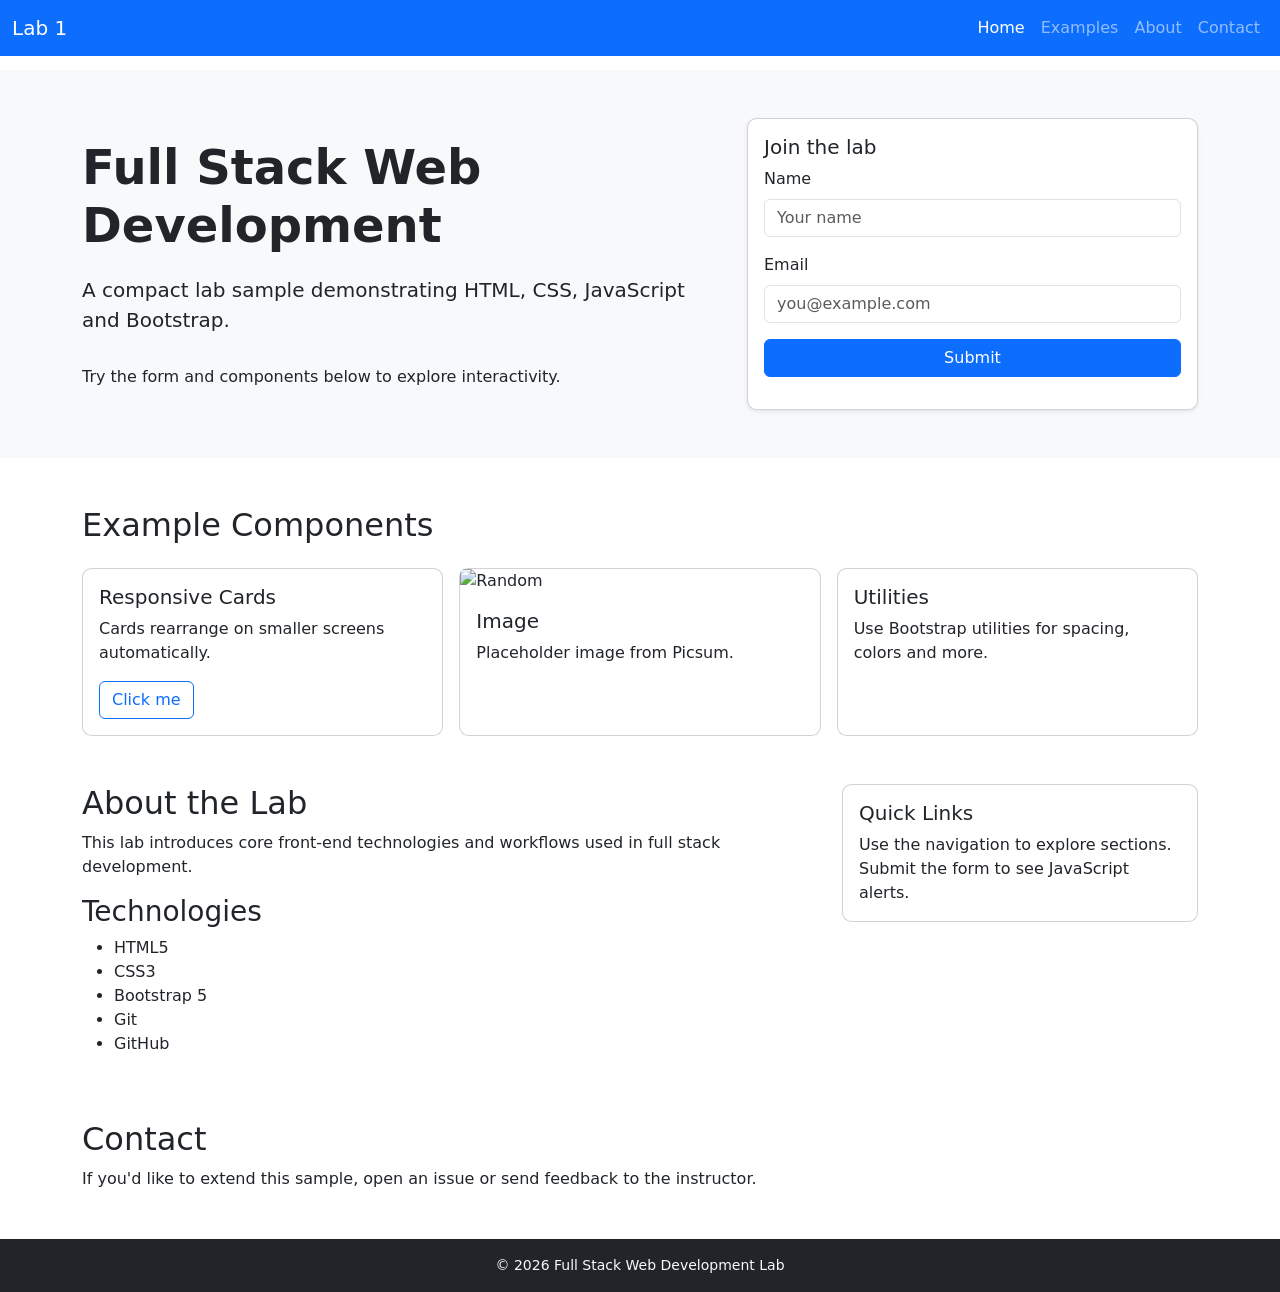
==== index.html @ fbc39061 "initial commit" ====
<!doctype html>
<html lang="en">
	<head>
		<meta charset="utf-8">
		<meta name="viewport" content="width=device-width, initial-scale=1">
		<title>Full Stack Development Lab</title>
		<link href="https://cdn.jsdelivr.net/npm/bootstrap@5.3.2/dist/css/bootstrap.min.css" rel="stylesheet">
		<link rel="stylesheet" href="styles.css">
	</head>
	<body>
				<nav class="navbar navbar-expand-lg navbar-dark bg-primary fixed-top">
					<div class="container-fluid">
						<a class="navbar-brand" href="#home">Lab 1</a>
						<button class="navbar-toggler" type="button" data-bs-toggle="collapse" data-bs-target="#navmenu">
							<span class="navbar-toggler-icon"></span>
						</button>
						<div class="collapse navbar-collapse" id="navmenu">
							<ul class="navbar-nav ms-auto">
								<li class="nav-item"><a class="nav-link active" href="#home">Home</a></li>
								<li class="nav-item"><a class="nav-link" href="#examples">Examples</a></li>
								<li class="nav-item"><a class="nav-link" href="#about">About</a></li>
								<li class="nav-item"><a class="nav-link" href="#contact">Contact</a></li>
							</ul>
						</div>
					</div>
				</nav>

		<header id="home" class="bg-light py-5 hero">
			<div class="container">
				<div class="row align-items-center">
					<div class="col-lg-7">
						<h1 class="display-5">Full Stack Web Development</h1>
						<p class="lead">A compact lab sample demonstrating HTML, CSS, JavaScript and Bootstrap.</p>
						<p class="mb-0">Try the form and components below to explore interactivity.</p>
					</div>
					<div class="col-lg-5">
						<div class="card shadow-sm">
							<div class="card-body">
								<h5 class="card-title">Join the lab</h5>
								<form id="joinForm">
									<div class="mb-3">
										<label for="name" class="form-label">Name</label>
										<input type="text" class="form-control" id="name" placeholder="Your name" required>
									</div>
									<div class="mb-3">
										<label for="email" class="form-label">Email</label>
										<input type="email" class="form-control" id="email" placeholder="you@example.com" required>
									</div>
									<button class="btn btn-primary w-100" type="submit">Submit</button>
								</form>
								<div id="message" class="mt-3"></div>
							</div>
						</div>
					</div>
				</div>
			</div>
		</header>

		<main class="container my-5" id="examples">
			<h2 class="mb-4">Example Components</h2>
			<div class="row g-3">
				<div class="col-md-4">
					<div class="card h-100">
						<div class="card-body">
							<h5 class="card-title">Responsive Cards</h5>
							<p class="card-text">Cards rearrange on smaller screens automatically.</p>
							<button class="btn btn-outline-primary" onclick="showAlert('You clicked the card button!')">Click me</button>
						</div>
					</div>
				</div>
				<div class="col-md-4">
					<div class="card h-100">
						<img src="https://picsum.photos/seed/picsum/400/200" class="card-img-top" alt="Random">
						<div class="card-body">
							<h5 class="card-title">Image</h5>
							<p class="card-text">Placeholder image from Picsum.</p>
						</div>
					</div>
				</div>
				<div class="col-md-4">
					<div class="card h-100">
						<div class="card-body">
							<h5 class="card-title">Utilities</h5>
							<p class="card-text">Use Bootstrap utilities for spacing, colors and more.</p>
						</div>
					</div>
				</div>
			</div>
		</main>

		<section class="container my-5" id="about">
			<div class="row">
				<div class="col-md-8">
					<h2>About the Lab</h2>
					<p>This lab introduces core front-end technologies and workflows used in full stack development.</p>
					<h3>Technologies</h3>
					<ul>
						<li>HTML5</li>
						<li>CSS3</li>
						<li>Bootstrap 5</li>
						<li>Git</li>
						<li>GitHub</li>
					</ul>
				</div>
				<div class="col-md-4">
					<div class="card p-3">
						<h5>Quick Links</h5>
						<p class="mb-0">Use the navigation to explore sections. Submit the form to see JavaScript alerts.</p>
					</div>
				</div>
			</div>
		</section>

		<section class="container my-5" id="contact">
			<h2>Contact</h2>
			<p>If you'd like to extend this sample, open an issue or send feedback to the instructor.</p>
		</section>

		<footer class="bg-dark text-light py-3">
			<div class="container text-center small">© 2026 Full Stack Web Development Lab</div>
		</footer>

		<script src="https://cdn.jsdelivr.net/npm/bootstrap@5.3.2/dist/js/bootstrap.bundle.min.js"></script>
		<script src="script.js"></script>
	</body>
</html>
---- styles.css ----
.card{border-radius:0.6rem}
#message .alert{margin-bottom:0}

/* Base body rule: combine preferences and keep top padding for fixed navbar */
body{font-family: system-ui, -apple-system, 'Segoe UI', Roboto, 'Helvetica Neue', Arial, sans-serif; margin:0; padding-top:70px}
header{background-image: linear-gradient(90deg, rgba(0,123,255,0.05), rgba(13,110,253,0.02));}
.hero{background:#f4f6f8; padding:100px 20px}
.hero h1{font-size:48px; font-weight:700; margin-bottom:20px}
.hero p.lead{font-size:20px; margin-bottom:30px}
.card.custom{background:#f8f9fa; padding:30px; border-radius:10px; border:1px solid #ddd; margin-bottom:20px}
.muted-row{margin-bottom:10px; background:#f5f5f5}
.card-hover{transition:transform 0.3s ease}
.card-hover:hover{transform:translateY(-5px)}
.section-title{font-weight:700; margin-bottom:15px}
footer{background:#212529; color:#fff; padding:20px 0; margin:0}
.container-hero{padding:60px 20px}
.display-large{font-size:35px}
.lead-small{font-size:17px}
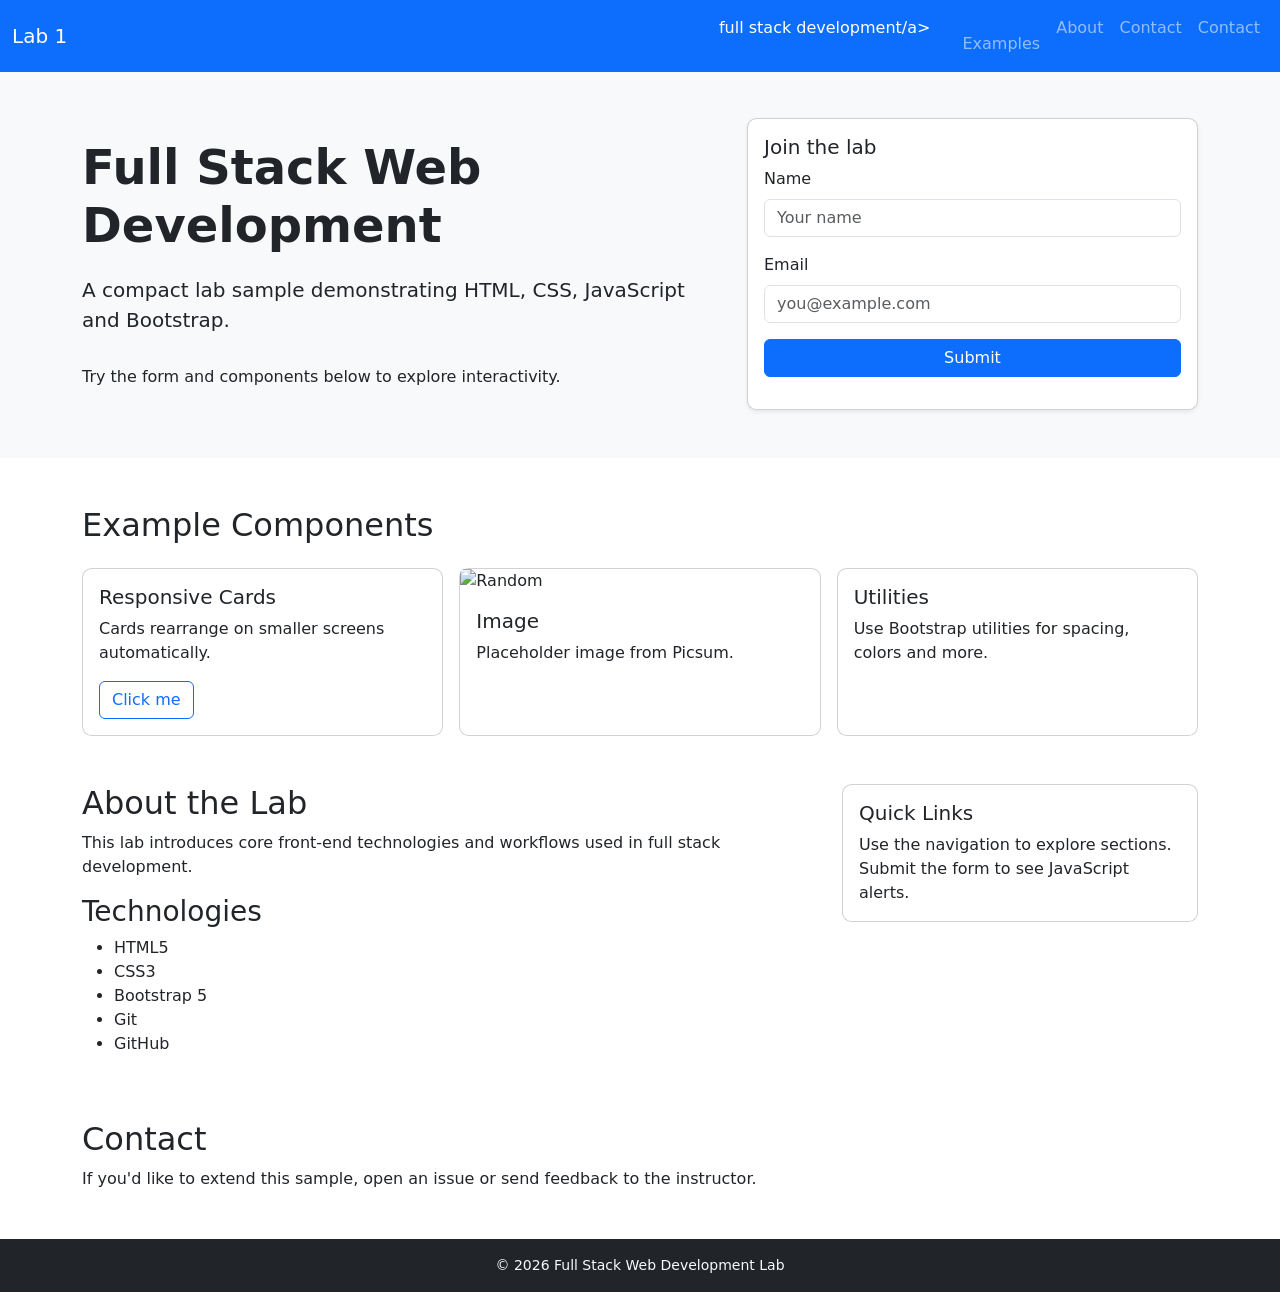
==== commit 526bd7c2: "Your commit message" ====
--- a/index.html
+++ b/index.html
@@ -16,10 +16,12 @@
 						</button>
 						<div class="collapse navbar-collapse" id="navmenu">
 							<ul class="navbar-nav ms-auto">
-								<li class="nav-item"><a class="nav-link active" href="#home">Home</a></li>
+								<li class="nav-item"><a class="nav-link active" href="#home">full stack development/a></li>
 								<li class="nav-item"><a class="nav-link" href="#examples">Examples</a></li>
 								<li class="nav-item"><a class="nav-link" href="#about">About</a></li>
 								<li class="nav-item"><a class="nav-link" href="#contact">Contact</a></li>
+                                <li class="nav-item"><a class="nav-link" href="#contact">Contact</a></li>
+
 							</ul>
 						</div>
 					</div>
